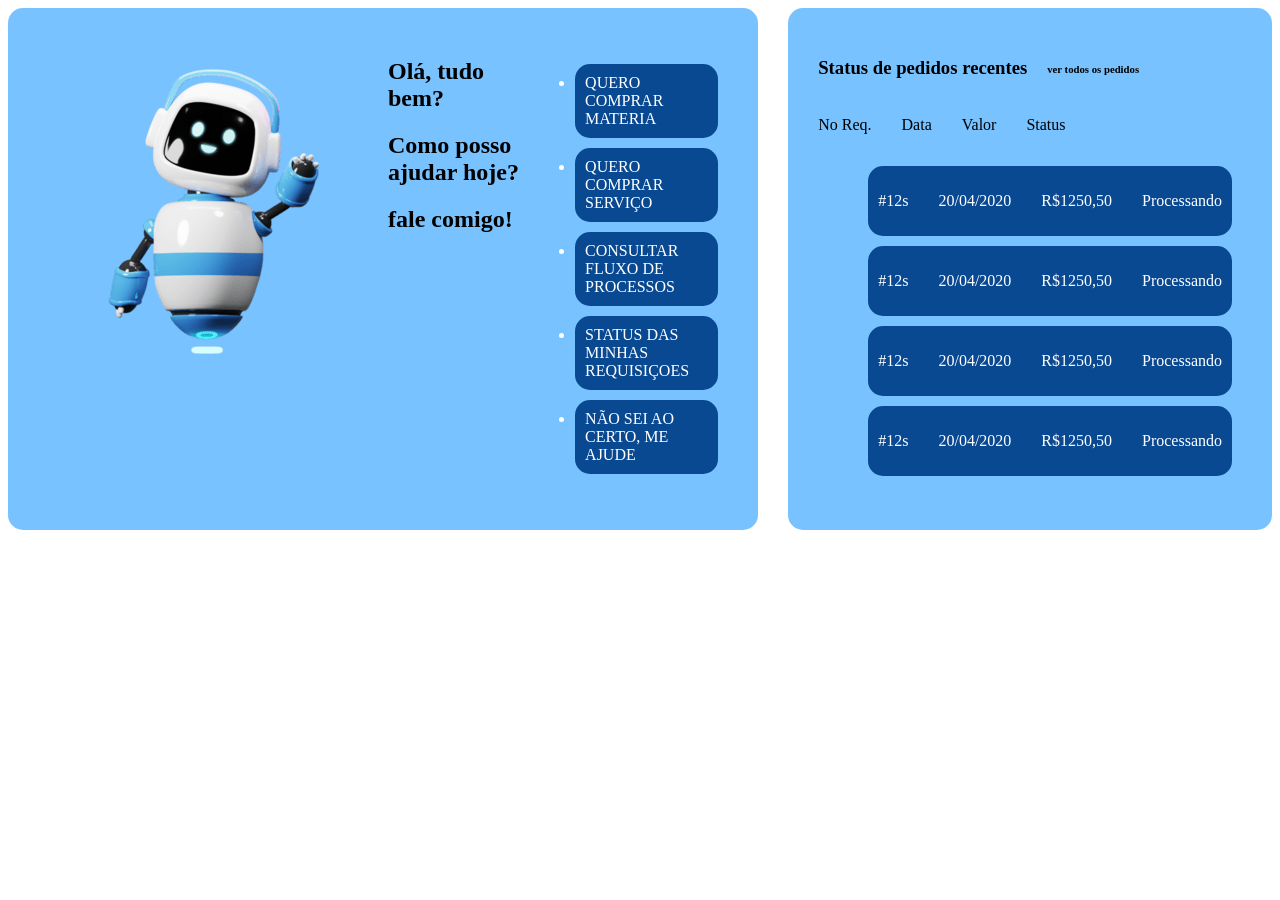
==== index.html @ e1aa9c8e "add - teste" ====
<html lang="en">
<head>
    <meta charset="UTF-8">
    <meta name="viewport" content="width=device-width, initial-scale=1.0">
    <link rel="stylesheet" href="style.css">
    <title>Site SAEP</title>
</head>
<body id="index">

    <main>

        <section id="secaoum">

            <div id="infoum">


                <div id="Robologo">
                    <img src="Assets/images/robologo.png" alt="">
                </div>

                <div id="textoum">
                    <h2>
                        Olá, tudo bem?
                    </h2> <h2>
                        Como posso ajudar hoje?
                    </h2>

                    <h1>fale comigo!</h1>
                </div>

                <ul id="listaum">

                    <li class="tabela">QUERO COMPRAR MATERIA</li>
                    <li class="tabela">QUERO COMPRAR SERVIÇO</li>
                    <li class="tabela">CONSULTAR FLUXO DE PROCESSOS</li>
                    <li class="tabela">STATUS DAS MINHAS REQUISIÇOES</li>
                    <li class="tabela">NÃO SEI AO CERTO, ME AJUDE</li>

                </ul>

            </div>

            <div id="infodois">

                <div id="navsec1">
                    <h3> Status de pedidos recentes</h3>
                    <h6>ver todos os pedidos</h6>
                </div>

                <div id="navsec2">
                    <p>No Req.</p>
                    <p>Data</p>
                    <p>Valor</p>
                    <p>Status</p>
                </div>

                <ul id="listadois">

                    <li class="tabeladois">
                        <p>#12s</p>
                        <p>20/04/2020</p>
                        <p>R$1250,50</p>
                        <p>Processando</p>
                    </li>

                    <li class="tabeladois">
                        <p>#12s</p>
                        <p>20/04/2020</p>
                        <p>R$1250,50</p>
                        <p>Processando</p>
                    </li>

                    <li class="tabeladois">
                        <p>#12s</p>
                        <p>20/04/2020</p>
                        <p>R$1250,50</p>
                        <p>Processando</p>
                    </li>

                    <li class="tabeladois">
                        <p>#12s</p>
                        <p>20/04/2020</p>
                        <p>R$1250,50</p>
                        <p>Processando</p>
                    </li>


                </ul>





            </div>


        </section>














    </main>

</body>
</html>
---- style.css ----
#index{
    background-color: white;
}

/*
================================
        SEÇÃO UM 1/3 
==============================
*/

#secaoum{
        display: flex;
        gap: 30px;
}

#infoum{
    padding: 30px;
    display: flex;
    background-color: rgb(120, 194, 255);
    border: 0px;
    border-radius: 15px;
}

#listaum{
    
}

.tabela{
    color: white;
    background-color: rgb(9, 73, 146);
    border: 0px;
    border-radius: 15px;
    margin: 10px;
    padding: 10px;
}


/*
================================
        SEÇÃO DOIS 2/3 
===============================
*/

#infodois{
    padding: 30px;
    background-color: rgb(120, 194, 255);
    border: 0px;
    border-radius: 15px;

}

#navsec1{
    display: flex;
    gap: 20px;
}

#navsec2{
    display: flex;
    gap: 30px;
}

.tabeladois{
    color: white;
    background-color: rgb(9, 73, 146);
    border: 0px;
    border-radius: 15px;
    margin: 10px;
    padding: 10px;
    display: flex;
    gap: 30px;
}





/*
======================
 parte do fix maneira
======================
*/
#cabecalho{

}
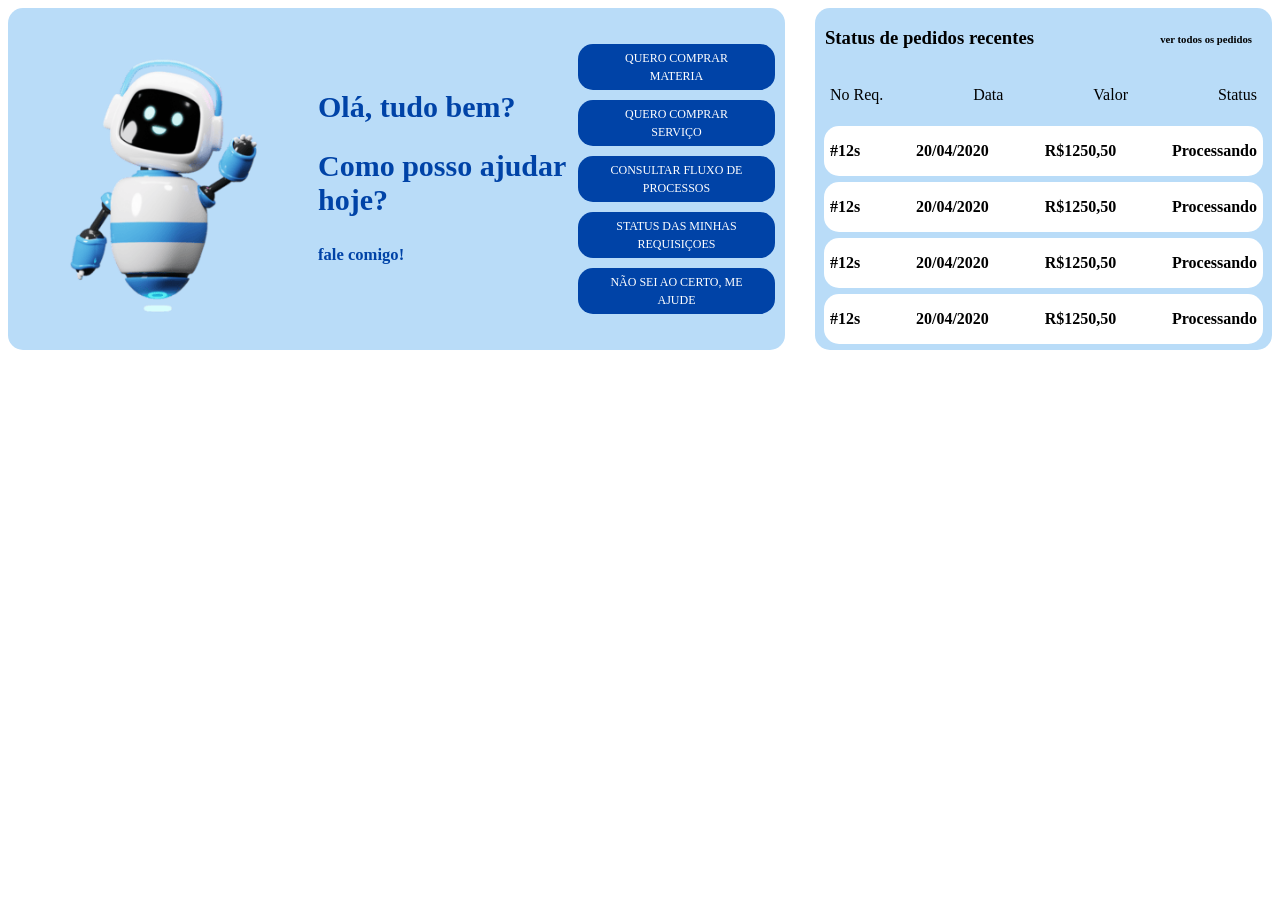
==== commit a64a9b47: "add - partes visuais" ====
--- a/index.html
+++ b/index.html
@@ -13,9 +13,8 @@
 
             <div id="infoum">
 
-
-                <div id="Robologo">
-                    <img src="Assets/images/robologo.png" alt="">
+                <div>
+                    <img id="Robologo" src="Assets/images/robologo.png" alt="">
                 </div>
 
                 <div id="textoum">
@@ -25,7 +24,7 @@
                         Como posso ajudar hoje?
                     </h2>
 
-                    <h1>fale comigo!</h1>
+                    <h5>fale comigo!</h5>
                 </div>
 
                 <ul id="listaum">
--- a/style.css
+++ b/style.css
@@ -13,29 +13,54 @@
 */
 
 #secaoum{
-        display: flex;
-        gap: 30px;
+    display: flex;
+    gap: 30px;
+    flex-wrap: wrap;
+}
+
+#textoum{
+    color: rgb(0, 67, 167);
+    font-size: 20px;
+    margin-left: 0px;
+    margin-right: 0px;
+}
+
+#Robologo{
+    margin-top: 17px;
+    margin-left: 0px;
+    margin-right: 0px;
+    width: 310px;
+    height: 310px;
 }
 
 #infoum{
-    padding: 30px;
     display: flex;
-    background-color: rgb(120, 194, 255);
+    align-items: center;
+    background-color: rgb(185, 220, 248);
     border: 0px;
     border-radius: 15px;
+    font-size: 12px;
+    flex: 1.7;
+    justify-content: space-between;
 }
 
 #listaum{
-    
+    margin: 0px;
+    padding: 0px;
+    list-style: none;
 }
 
 .tabela{
     color: white;
-    background-color: rgb(9, 73, 146);
+    background-color: rgb(0, 67, 167);
     border: 0px;
     border-radius: 15px;
-    margin: 10px;
-    padding: 10px;
+    margin: 10px 10px;
+    padding: 5px;
+    padding-left: 30px;
+    padding-right: 30px;
+    line-height: 1.5;
+    text-align: center;
 }
 
 
@@ -46,34 +71,49 @@
 */
 
 #infodois{
-    padding: 30px;
-    background-color: rgb(120, 194, 255);
+    background-color: rgb(185, 220, 248);
     border: 0px;
     border-radius: 15px;
-
+    flex: 1;
 }
 
 #navsec1{
     display: flex;
     gap: 20px;
+    justify-content: space-between;
+    margin: 0 10px;
+    padding-right: 10px;
+}
+
+#listadois{
+    justify-content: space-between;
+    margin: 3;
+    padding: 0;
+    list-style: none;
 }
 
 #navsec2{
     display: flex;
-    gap: 30px;
+    justify-content: space-between;
+    margin: 0 15px;
+    padding: 0px;
 }
 
 .tabeladois{
-    color: white;
-    background-color: rgb(9, 73, 146);
+    background-color: rgb(255, 255, 255);
     border: 0px;
+    padding: 1px;
     border-radius: 15px;
-    margin: 10px;
-    padding: 10px;
+    color: rgb(0, 0, 0);
     display: flex;
+    justify-content: space-between;
+    text-align: center;
+    align-items: center;
     gap: 30px;
+    margin: 6px;
+    font-weight: bold;
+    padding: 0 6px;
 }
-
 
 
 
@@ -81,9 +121,78 @@
 /*
 ======================
  parte do fix maneira
-======================
+======================   
 */
 #cabecalho{
-
+background-color: rgb(204, 203, 203);
+margin: 0px;
 }
-
+#linha_amarela{
+    background-color: rgb(245, 245, 103);
+    height: 15px;
+}
+#nav_cima{
+    display: flex;
+    gap: 5px;
+    background-color: rgb(204, 203, 203);
+    border: 2px;
+    height: 40px;
+    align-items: center;
+    padding-left: 5px;
+}
+button img{
+    height: 20px;
+    width: 20px;
+}
+button{
+    height: 27px;
+}
+#Redo{
+    transform: scaleX(-1);
+}
+#Calendario_2{
+    transform: rotate(-90deg)
+}
+#Calendario_3{
+    transform: scale(-1);
+}
+#Repositories{
+    display: flex;
+    max-width: 350px;
+    justify-content: space-between;
+    align-items: center;
+    padding-left: 30px;
+}
+#Repositories img{
+    height: 15px;
+    width: 15px;
+}
+#linha_azul{
+    height: 4px;
+    width: 412px;
+    position: fixed; left: 0;
+    background-color: rgb(67, 67, 255);
+}
+#botoes{
+    display: flex;
+    gap: 15px;
+    background-color: rgb(204, 203, 203);
+    border: 2px;
+    height: 40px;
+    max-width: 400px;
+    align-items: center;
+    padding-left: 5px;
+}
+#Tabela_Esquerda{
+    border: 1px solid black;
+   width: 405px;
+}
+#Tabela_Esquerda td{
+    border: 1px solid black;
+}
+#Tabela_Esquerda th{
+    background-color: rgb(204, 203, 203);
+    border: 1px solid black;
+    text-align: left;
+    padding: 2px;
+}
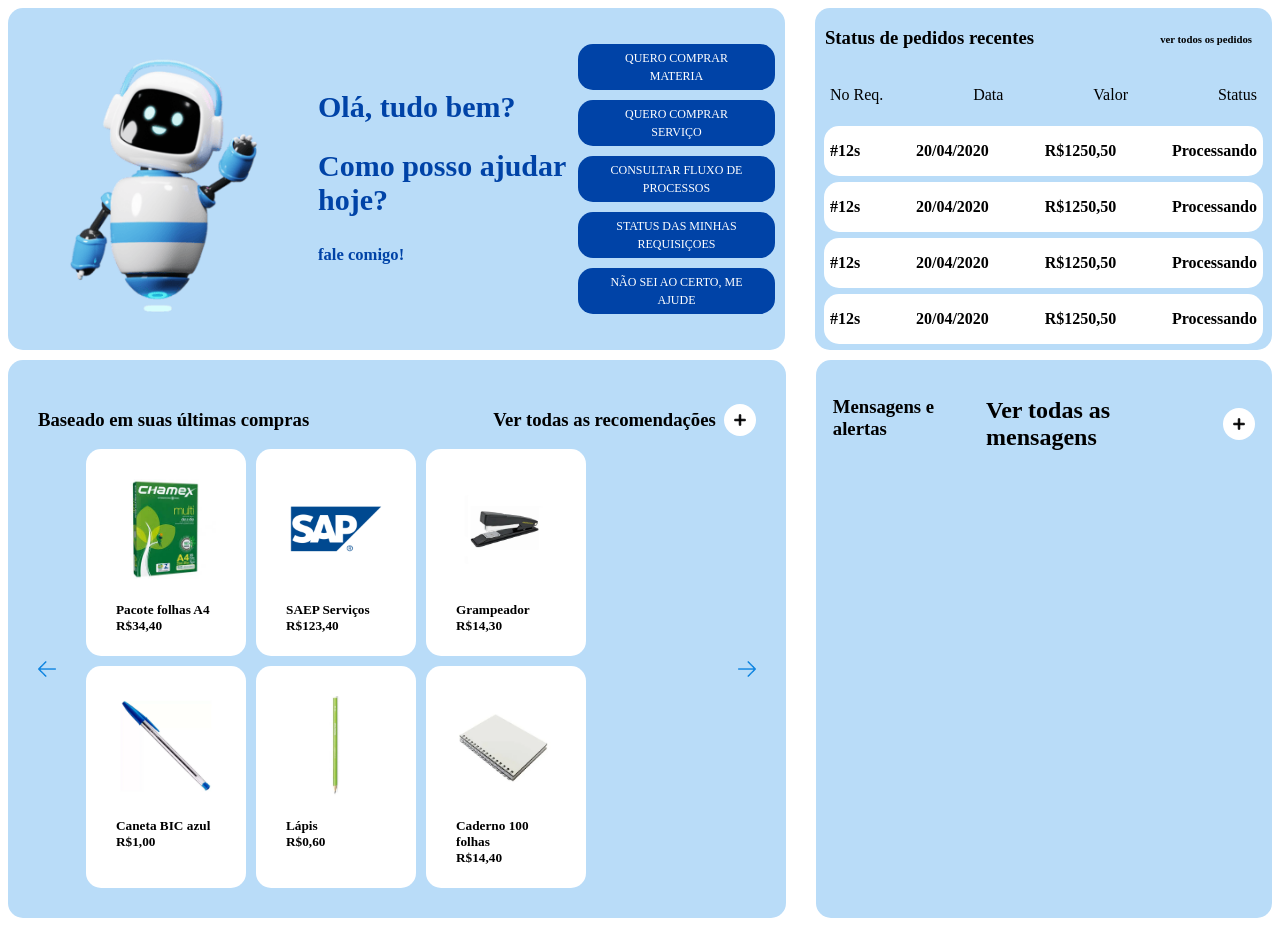
==== commit f8417d10: "add - mais duas partiçoes do trabalho" ====
--- a/index.html
+++ b/index.html
@@ -95,7 +95,80 @@
 
         </section>
 
+        <section id="secaodois">
 
+            <div id="infotres">
+
+                <div id="textocompras">
+                    <h3>Baseado em suas últimas compras</h3>
+                    <div class="divcommais">
+                        <h3>Ver todas as recomendações</h3>
+                        <img class="mais" src="Assets/images/umais.png" alt="">
+                    </div>
+                </div>
+
+                <div id="linhaabaixo">
+
+                    <div class="linhaabaixo">
+                        <img class="img_setase" src="Assets/images/setas_lados.png" alt="">
+                    </div>
+
+                    <div id="produtos">
+                        <div class="fotosprodutos">
+                            <img class="fotoproduto" src="Assets/images/produtos/produto1.png" alt="">
+                            <h5>Pacote folhas A4 <br>R$34,40</h5>
+                        </div>
+                        <div class="fotosprodutos">
+                            <img class="fotoproduto" src="Assets/images/produtos/produto2.png" alt="">
+                            <h5>SAEP Serviços<br>R$123,40</h5>
+                        </div>
+                        <div class="fotosprodutos">
+                            <img class="fotoproduto" src="Assets/images/produtos/produto3.png" alt="">
+                            <h5>Grampeador<br>R$14,30</h5>
+                        </div>
+                        <div class="fotosprodutos">
+                            <img class="fotoproduto" src="Assets/images/produtos/produto4.png" alt="">
+                            <h5>Caneta BIC azul<br>R$1,00</h5>
+                        </div>
+                        <div class="fotosprodutos">
+                            <img class="fotoproduto" src="Assets/images/produtos/produto5.png" alt="">
+                            <h5>Lápis<br>R$0,60</h5>
+                        </div>
+                        <div class="fotosprodutos">
+                            <img class="fotoproduto" src="Assets/images/produtos/produto6.png" alt="">
+                            <h5>Caderno 100 folhas<br>R$14,40</h5>
+                        </div>                                                                                
+                    </div>
+
+                    <div class="linhaabaixo">
+                        <img class="img_setasd" src="Assets/images/setas_lados.png" alt="">
+                    </div>
+
+                </div>
+
+            </div>
+
+            <div id="infoquatro">      
+
+                <div id="partecima">
+                    <h3>Mensagens e alertas</h3>
+
+                    <div class="divcommais">
+                        <h2>Ver todas as mensagens</h2>
+                        <img class="mais" src="Assets/images/umais.png" alt="">
+                    </div>
+
+                </div>
+
+                <main>
+
+
+                </main>
+
+            </div>
+
+
+        </section>
 
 
 
--- a/style.css
+++ b/style.css
@@ -8,7 +8,7 @@
 
 /*
 ================================
-        SEÇÃO UM 1/3 
+        SEÇÃO UM 1/2 
 ==============================
 */
 
@@ -66,7 +66,7 @@
 
 /*
 ================================
-        SEÇÃO DOIS 2/3 
+        SEÇÃO DOIS 1/2 
 ===============================
 */
 
@@ -114,6 +114,115 @@
     font-weight: bold;
     padding: 0 6px;
 }
+
+/*
+================================
+        SEÇÃO tres 1/2 
+===============================
+*/
+
+#secaodois{
+    display: flex;
+    gap: 30px;
+    flex-wrap: wrap;
+}
+
+#infotres{
+    background-color: rgb(185, 220, 248);
+    border: 0px;
+    border-radius: 15px;
+    padding: 30px;
+    margin: 10 0;
+    flex: 1.7;
+    justify-content: space-between;
+}
+
+#produtos{
+    display: flex;
+    gap: 10px;
+    flex-wrap: wrap;
+}
+
+#textocompras{
+    display: flex;
+    justify-content: space-between;
+    flex-wrap: wrap;
+}
+
+.fotosprodutos{
+    background-color: white;
+    width: 100px;
+    border: 0px;
+    border-radius: 15px;
+    padding: 30px;
+    text-align: initial;
+    padding-bottom: 0px;
+}
+
+.fotoproduto{
+    height: 100px;
+    width: 100px;
+}
+
+.divcommais{
+    display: flex;
+    align-items: center;
+    gap: 8px;
+}
+.mais{
+    background-color: white;
+    padding: 10px;
+    width:12px ;
+    height:12px ;
+    border-radius: 150px;
+}
+
+#linhaabaixo{
+    display: flex;
+    align-items: center;
+    gap: 30px;
+}
+
+.img_setasd{
+    height: 18px;
+    width: 18px;
+}
+
+.img_setase{
+    height: 18px;
+    width: 18px;
+    transform: scaleX(-1);
+}
+
+/*
+================================
+        SEÇÃO quatro 2/2 
+===============================
+*/
+
+#infoquatro{
+    background-color: rgb(185, 220, 248);
+    border: 0px;
+    border-radius: 15px;
+    flex: 1;
+    margin: 10 0;
+    padding: 17px;
+}
+
+#partecima{
+    display: flex;
+    justify-content: space-between;
+}
+
+
+
+
+
+
+
+
+
+
 
 
 
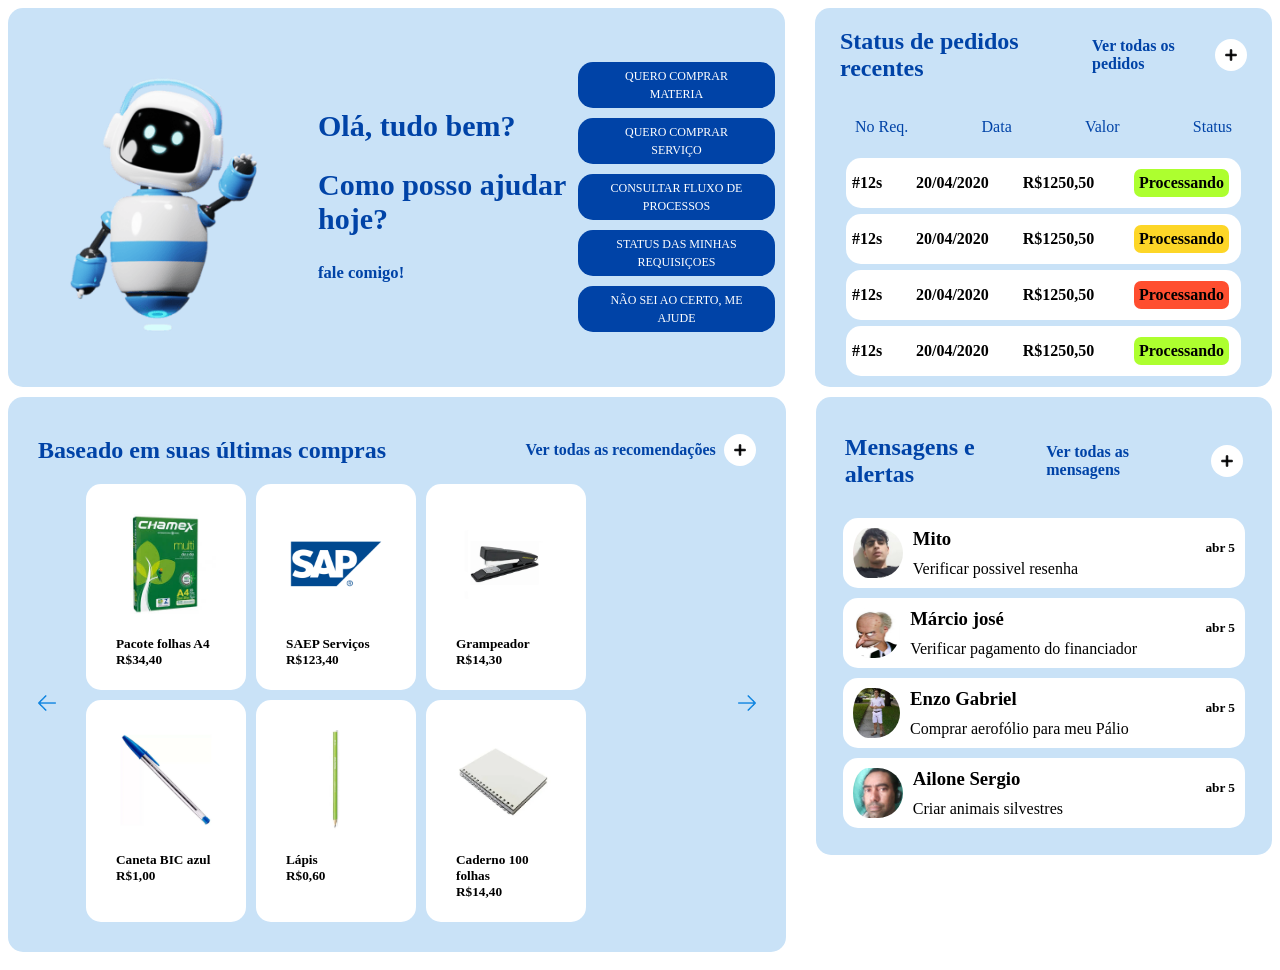
==== commit 14562a2c: "add - terminei mais uma seção e style" ====
--- a/index.html
+++ b/index.html
@@ -42,8 +42,11 @@
             <div id="infodois">
 
                 <div id="navsec1">
-                    <h3> Status de pedidos recentes</h3>
-                    <h6>ver todos os pedidos</h6>
+                    <h2> Status de pedidos recentes</h2>
+                    <div class="divcommais">
+                        <h4>Ver todas os pedidos</h4>
+                        <img class="mais" src="Assets/images/umais.png" alt="">
+                    </div>
                 </div>
 
                 <div id="navsec2">
@@ -59,28 +62,36 @@
                         <p>#12s</p>
                         <p>20/04/2020</p>
                         <p>R$1250,50</p>
-                        <p>Processando</p>
-                    </li>
-
-                    <li class="tabeladois">
-                        <p>#12s</p>
-                        <p>20/04/2020</p>
-                        <p>R$1250,50</p>
-                        <p>Processando</p>
-                    </li>
-
-                    <li class="tabeladois">
-                        <p>#12s</p>
-                        <p>20/04/2020</p>
-                        <p>R$1250,50</p>
-                        <p>Processando</p>
-                    </li>
-
-                    <li class="tabeladois">
-                        <p>#12s</p>
-                        <p>20/04/2020</p>
-                        <p>R$1250,50</p>
-                        <p>Processando</p>
+                        <div class="processo1">
+                            <p>Processando</p>
+                        </div>
+                    </li>
+
+                    <li class="tabeladois">
+                        <p>#12s</p>
+                        <p>20/04/2020</p>
+                        <p>R$1250,50</p>
+                        <div class="processo2">
+                            <p>Processando</p>
+                        </div>
+                    </li>
+
+                    <li class="tabeladois">
+                        <p>#12s</p>
+                        <p>20/04/2020</p>
+                        <p>R$1250,50</p>
+                        <div class="processo3">
+                            <p>Processando</p>
+                        </div>
+                    </li>
+
+                    <li class="tabeladois">
+                        <p>#12s</p>
+                        <p>20/04/2020</p>
+                        <p>R$1250,50</p>
+                        <div class="processo1">
+                            <p>Processando</p>
+                        </div>
                     </li>
 
 
@@ -100,9 +111,9 @@
             <div id="infotres">
 
                 <div id="textocompras">
-                    <h3>Baseado em suas últimas compras</h3>
+                    <h2>Baseado em suas últimas compras</h2>
                     <div class="divcommais">
-                        <h3>Ver todas as recomendações</h3>
+                        <h4>Ver todas as recomendações</h4>
                         <img class="mais" src="Assets/images/umais.png" alt="">
                     </div>
                 </div>
@@ -151,19 +162,70 @@
             <div id="infoquatro">      
 
                 <div id="partecima">
-                    <h3>Mensagens e alertas</h3>
+                    <h2>Mensagens e alertas</h2>
 
                     <div class="divcommais">
-                        <h2>Ver todas as mensagens</h2>
+                        <h4>Ver todas as mensagens</h4>
                         <img class="mais" src="Assets/images/umais.png" alt="">
                     </div>
 
                 </div>
 
-                <main>
-
-
-                </main>
+                <div id="usuarios">
+
+                    <div id="usuario">
+                        <img  class="img_usuario"  src="Assets/images/usuarios/usuario1.png" alt="">
+                        <div class="dividirdata">
+                            <div>
+                                <h3>Mito</h3>
+                                <p>Verificar possivel resenha</p>
+                            </div>
+                            <div>
+                                <h5>abr 5</h5>
+                            </div>
+                        </div>
+                    </div>
+
+                    <div id="usuario">
+                        <img  class="img_usuario"  src="Assets/images/usuarios/usuario2.jpg" alt="">
+                        <div class="dividirdata">
+                            <div>
+                                <h3>Márcio josé</h3>
+                                <p>Verificar pagamento do financiador</p>
+                            </div>
+                            <div>
+                                <h5>abr 5</h5>
+                            </div>
+                        </div>
+                    </div>
+
+                    <div id="usuario">
+                        <img  class="img_usuario"   src="Assets/images/usuarios/usuario3.jpg" alt="">
+                        <div class="dividirdata">
+                            <div>
+                                <h3>Enzo Gabriel</h3>
+                                <p>Comprar aerofólio para meu Pálio</p>
+                            </div>
+                            <div>
+                                <h5>abr 5</h5>
+                            </div>
+                        </div>
+                    </div>
+
+                    <div id="usuario">
+                        <img  class="img_usuario"  src="Assets/images/usuarios/usuario4.jpg" alt="">
+                        <div class="dividirdata">
+                            <div>
+                                <h3>Ailone Sergio</h3>
+                                <p>Criar animais silvestres</p>
+                            </div>
+                            <div>
+                                <h5>abr 5</h5>
+                            </div>
+                        </div>
+                    </div>
+
+                </div>
 
             </div>
 
--- a/style.css
+++ b/style.css
@@ -4,6 +4,7 @@
 
 #index{
     background-color: white;
+    font-family: sogo;
 }
 
 /*
@@ -36,7 +37,7 @@
 #infoum{
     display: flex;
     align-items: center;
-    background-color: rgb(185, 220, 248);
+    background-color: rgb(201, 226, 247);
     border: 0px;
     border-radius: 15px;
     font-size: 12px;
@@ -71,32 +72,37 @@
 */
 
 #infodois{
-    background-color: rgb(185, 220, 248);
+    background-color: rgb(201, 226, 247);
     border: 0px;
     border-radius: 15px;
     flex: 1;
+    height: 100%;
 }
 
 #navsec1{
     display: flex;
     gap: 20px;
     justify-content: space-between;
-    margin: 0 10px;
+    margin: 0 25px;
     padding-right: 10px;
+    margin-right: 15px;
+    color: rgb(0, 67, 167);
 }
 
 #listadois{
     justify-content: space-between;
-    margin: 3;
     padding: 0;
     list-style: none;
+    margin: 0 25px;
+    padding-bottom: 5px;
 }
 
 #navsec2{
     display: flex;
     justify-content: space-between;
-    margin: 0 15px;
+    margin: 0 40px;
     padding: 0px;
+    color: rgb(0, 67, 167);
 }
 
 .tabeladois{
@@ -115,6 +121,35 @@
     padding: 0 6px;
 }
 
+.processo1{
+    background-color: greenyellow;
+    border-radius: 7px;
+    margin: 6px;
+    p {
+        margin: 5px;
+    }
+}
+
+.processo2{
+    background-color: rgb(253, 214, 39);
+    border-radius: 7px;
+    margin: 6px;
+    p {
+        margin: 5px;
+    }
+}
+
+.processo3{
+    background-color: rgb(255, 78, 47);
+    border-radius: 7px;
+    margin: 6px;
+    p {
+        margin: 5px;
+    }
+}
+
+
+
 /*
 ================================
         SEÇÃO tres 1/2 
@@ -128,10 +163,11 @@
 }
 
 #infotres{
-    background-color: rgb(185, 220, 248);
+    background-color: rgb(201, 226, 247);
     border: 0px;
     border-radius: 15px;
     padding: 30px;
+    padding-top: 20px;
     margin: 10 0;
     flex: 1.7;
     justify-content: space-between;
@@ -147,6 +183,8 @@
     display: flex;
     justify-content: space-between;
     flex-wrap: wrap;
+    margin-top: 0px;
+    color: rgb(0, 67, 167);
 }
 
 .fotosprodutos{
@@ -201,28 +239,52 @@
 */
 
 #infoquatro{
-    background-color: rgb(185, 220, 248);
+    background-color: rgb(201, 226, 247);
     border: 0px;
     border-radius: 15px;
     flex: 1;
     margin: 10 0;
     padding: 17px;
+    height: 100%;
 }
 
 #partecima{
-    display: flex;
-    justify-content: space-between;
-}
-
-
-
-
-
-
-
-
-
-
+    color: rgb(0, 67, 167);
+    display: flex;
+    justify-content: space-between;
+    margin: 0 12;
+}
+
+#usuario{
+    background-color: white;
+    display: flex;
+    align-items: center;
+    gap: 10px;
+    margin: 10px;
+    border-radius: 15px;
+}
+
+.img_usuario{
+    height: 50px;
+    width: 50px;
+    border-radius: 100px;
+    padding-left: 10px;
+}
+
+#usuario h3{
+    margin: 10 0;
+}
+
+#usuario p{
+    margin: 10 0;
+}
+
+.dividirdata{
+    display: flex;
+    justify-content: space-between;
+    width: 100%;
+    padding-right: 10px;
+}
 
 
 
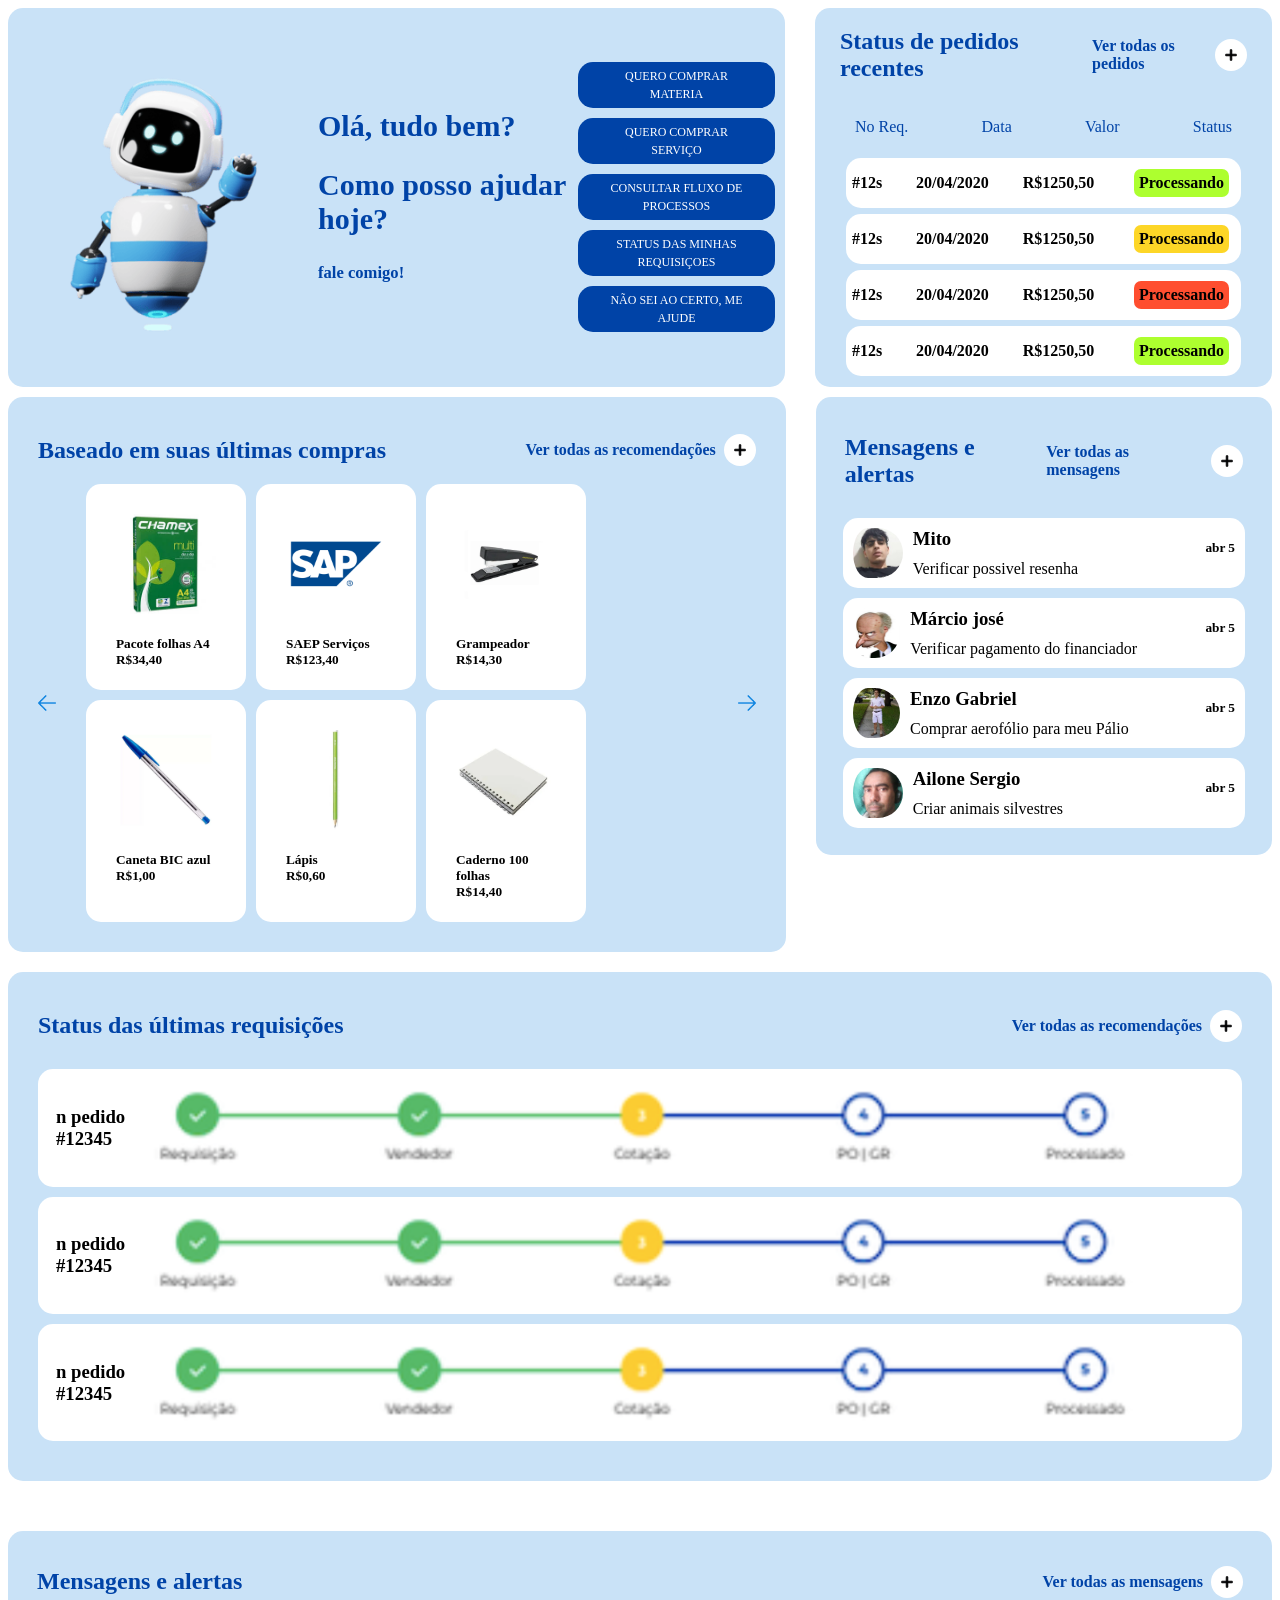
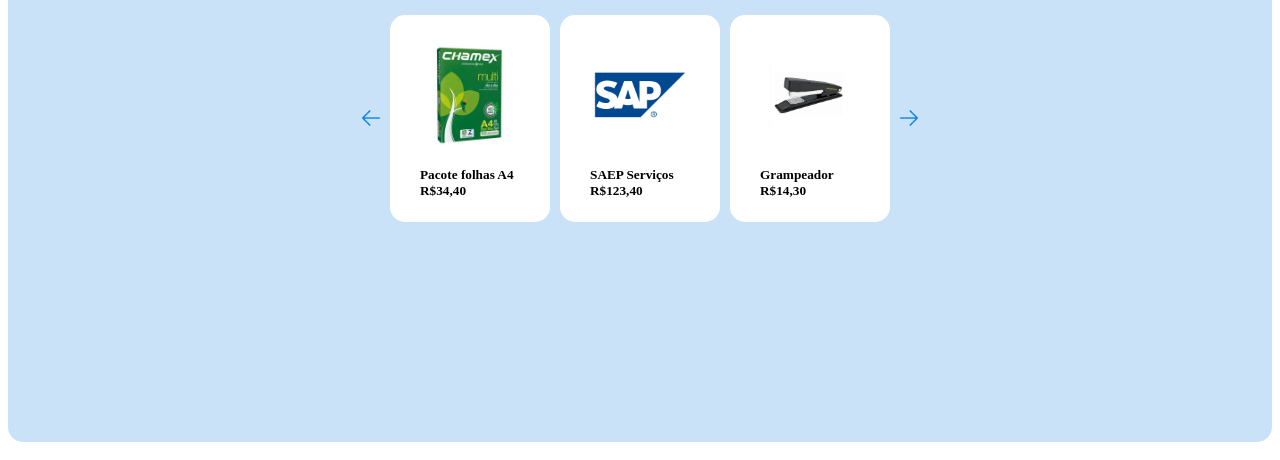
==== commit ac00a755: "add - ultima secao" ====
--- a/index.html
+++ b/index.html
@@ -232,7 +232,95 @@
 
         </section>
 
-
+        <section id="secaotres">
+
+            <div id="infocinco">
+
+                <div id="textocompras">
+                    <h2>Status das últimas requisições</h2>
+                    <div class="divcommais">
+                        <h4>Ver todas as recomendações</h4>
+                        <img class="mais" src="Assets/images/umais.png" alt="">
+                    </div>
+                </div>
+
+                <div>
+                    <div class="partedoidera">
+                        <div class="textopedido">
+                            <h3>n pedido #12345</h3>
+                        </div>
+
+                        <div>
+                             <img class="img_captura" src="Assets/images/Capturar.PNG" alt="">
+                        </div>
+                    </div>
+
+                    <div class="partedoidera">
+                        <div class="textopedido">
+                            <h3>n pedido #12345</h3>
+                        </div>
+
+                        <div>
+                             <img class="img_captura" src="Assets/images/Capturar.PNG" alt="">
+                        </div>
+                    </div>
+
+                    <div class="partedoidera">
+                        <div class="textopedido">
+                            <h3>n pedido #12345</h3>
+                        </div>
+
+                        <div>
+                            <img class="img_captura" src="Assets/images/Capturar.PNG" alt="">
+                        </div>
+                    </div>
+
+
+                </div>
+
+            </div>
+
+            <div id="infoseis">
+
+                <div id="partecima">
+                    <h2>Mensagens e alertas</h2>
+
+                    <div class="divcommais">
+                        <h4>Ver todas as mensagens</h4>
+                        <img class="mais" src="Assets/images/umais.png" alt="">
+                    </div>
+                </div>
+
+                <div id="pedidosloucos">
+                    <div class="linhaabaixo">
+                        <img class="img_setase" src="Assets/images/setas_lados.png" alt="">
+                    </div>
+
+                    <div id="produtos2">
+                        <div class="fotosprodutos">
+                            <img class="fotoproduto" src="Assets/images/produtos/produto1.png" alt="">
+                            <h5>Pacote folhas A4 <br>R$34,40</h5>
+                        </div>
+                        <div class="fotosprodutos">
+                            <img class="fotoproduto" src="Assets/images/produtos/produto2.png" alt="">
+                            <h5>SAEP Serviços<br>R$123,40</h5>
+                        </div>
+                        <div class="fotosprodutos">
+                            <img class="fotoproduto" src="Assets/images/produtos/produto3.png" alt="">
+                            <h5>Grampeador<br>R$14,30</h5>
+                        </div>
+                    </div>
+
+                    <div class="linhaabaixo">
+                        <img class="img_setasd" src="Assets/images/setas_lados.png" alt="">
+                    </div>
+                </div>
+
+
+
+            </div>
+
+        </section>
 
 
 
--- a/style.css
+++ b/style.css
@@ -286,6 +286,77 @@
     padding-right: 10px;
 }
 
+/*
+================================
+        SEÇÃO cinco 1/2 
+===============================
+*/
+#secaotres{
+    display: flex;
+    gap: 30px;
+    flex-wrap: wrap;
+}
+
+
+#infocinco{
+    background-color: rgb(201, 226, 247);
+    border: 0px;
+    border-radius: 15px;
+    padding: 30px;
+    padding-top: 20px;
+    margin: 10 0;
+    flex: 1.7;
+    justify-content: space-between;
+}
+
+.partedoidera{
+    background-color: white;
+    display: flex;
+    margin: 10 0;
+    align-items: center;
+    border-radius: 15px;
+}
+
+.textopedido{
+    width: 70px;
+    margin: 18px;
+}
+
+.img_captura{
+    max-width: 1000px;
+}
+
+/*
+================================
+        SEÇÃO cinco 1/2 
+===============================
+*/
+
+#infoseis{
+    background-color: rgb(201, 226, 247);
+    border: 0px;
+    border-radius: 15px;
+    flex: 1;
+    margin: 10 0;
+    padding: 17px;
+    height: 100%;
+    padding-bottom: 220px;
+}
+
+#produtos2{
+    display: flex;
+    gap: 10px;
+    flex-wrap: wrap;
+}
+
+#pedidosloucos{
+    display: flex;
+    flex-wrap: wrap;
+    justify-content: center;
+    align-items: center;
+    gap: 10px;
+}
+
 
 
 
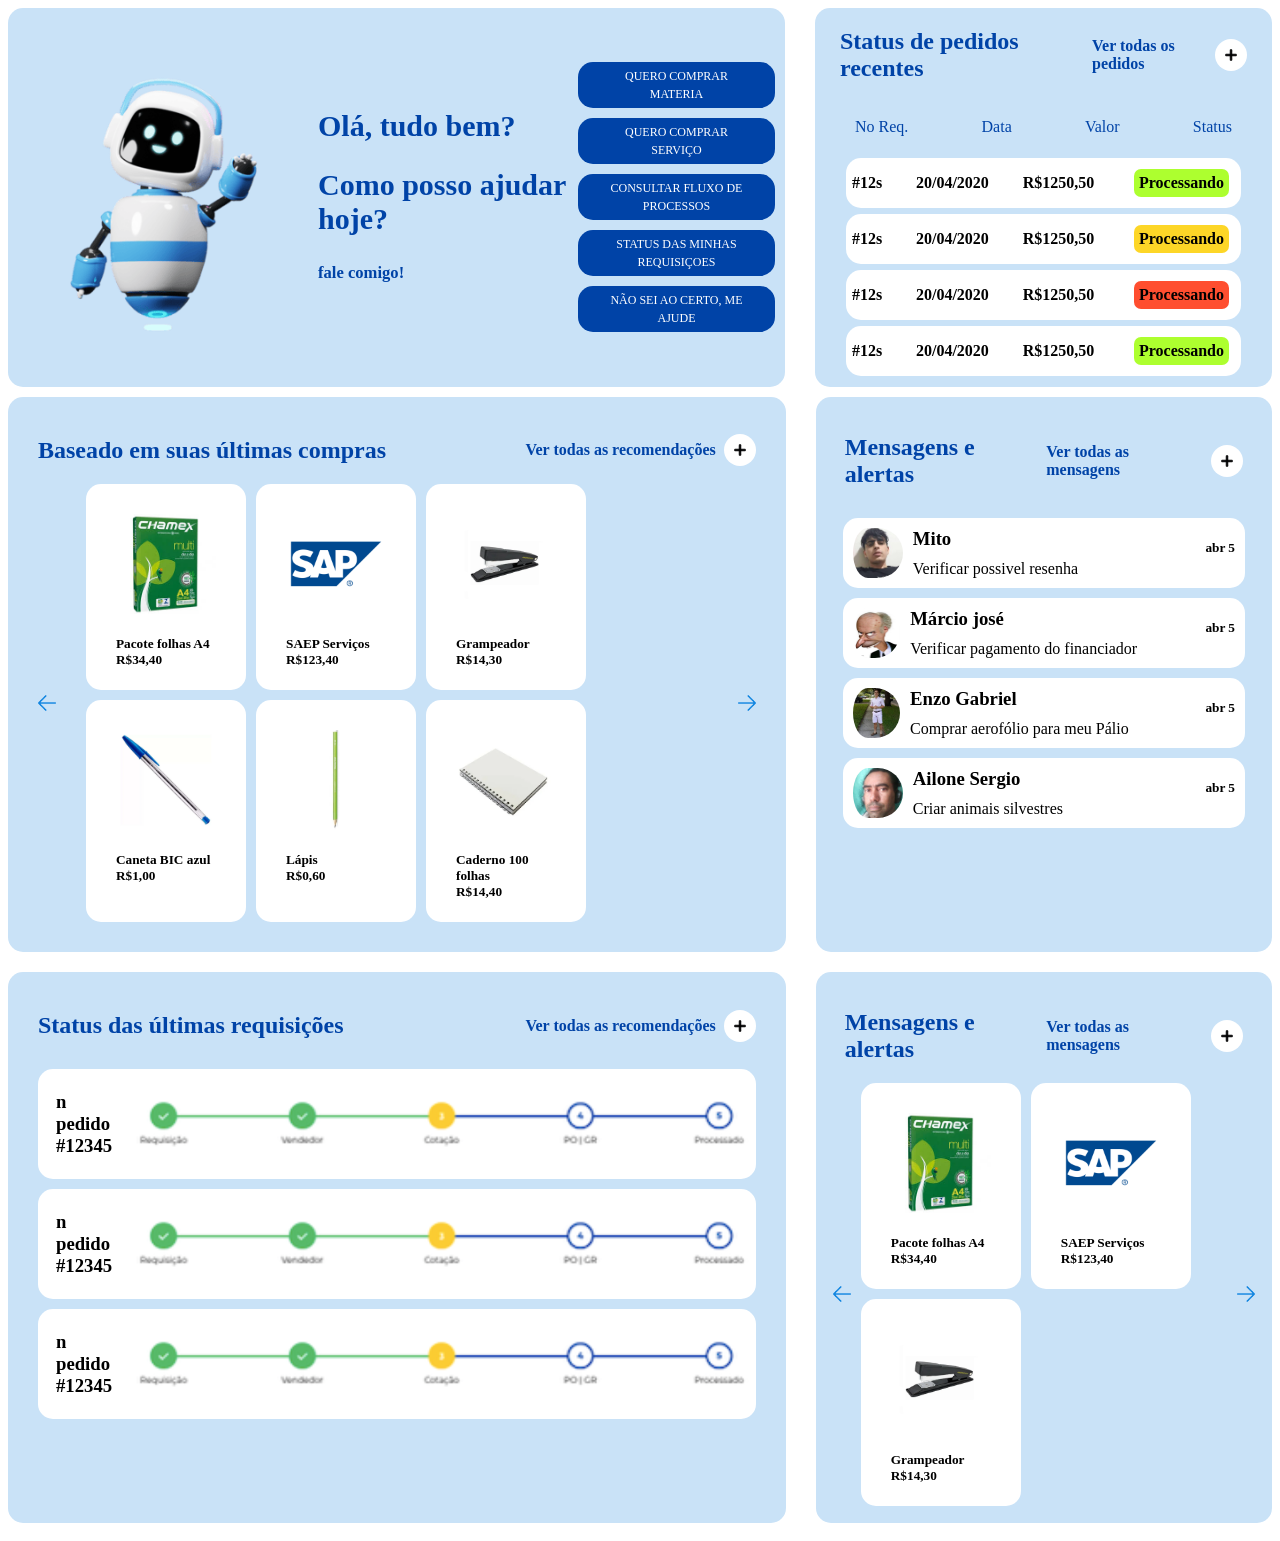
==== commit 47653dc9: "ADD - fim site 2" ====
--- a/index.html
+++ b/index.html
@@ -93,14 +93,7 @@
                             <p>Processando</p>
                         </div>
                     </li>
-
-
                 </ul>
-
-
-
-
-
             </div>
 
 
--- a/style.css
+++ b/style.css
@@ -246,6 +246,8 @@
     margin: 10 0;
     padding: 17px;
     height: 100%;
+    height: auto;
+    display: block;
 }
 
 #partecima{
@@ -315,6 +317,7 @@
     margin: 10 0;
     align-items: center;
     border-radius: 15px;
+    max-height: 110px;
 }
 
 .textopedido{
@@ -323,7 +326,9 @@
 }
 
 .img_captura{
-    max-width: 1000px;
+    max-width: 100%;
+    height: auto;
+    display: block;
 }
 
 /*
@@ -340,21 +345,22 @@
     margin: 10 0;
     padding: 17px;
     height: 100%;
-    padding-bottom: 220px;
+    height: auto;
+    display: block;
 }
 
 #produtos2{
     display: flex;
     gap: 10px;
     flex-wrap: wrap;
+    align-items: center;
 }
 
 #pedidosloucos{
     display: flex;
-    flex-wrap: wrap;
     justify-content: center;
-    align-items: center;
     gap: 10px;
+    align-items: center;
 }
 
 
@@ -366,8 +372,8 @@
 ======================   
 */
 #cabecalho{
-background-color: rgb(204, 203, 203);
-margin: 0px;
+    background-color: rgb(204, 203, 203);
+    margin: 0px;
 }
 #linha_amarela{
     background-color: rgb(245, 245, 103);
@@ -437,4 +443,31 @@
     border: 1px solid black;
     text-align: left;
     padding: 2px;
+}
+#Overview{
+    padding-left: 450px;
+    position: fixed; top: 230px;
+    display: flex;
+    justify-content: space-between;
+    gap: 20px;
+}
+#Overview button{
+    border-radius: 50%;
+    border-color: black;
+    margin-top: 20px;
+    margin-right: 20px;
+}
+#Overview div img{
+    height: 15px;
+    width: 15px;
+    position: fixed; right: 10px; top: 250px;
+}
+#linha_azul2{
+    height: 4px;
+    width: 912px;
+    background-color: rgb(67, 67, 255);
+    position: fixed; right: 0; top: 270px;
+}
+#botoes2{
+    
 }
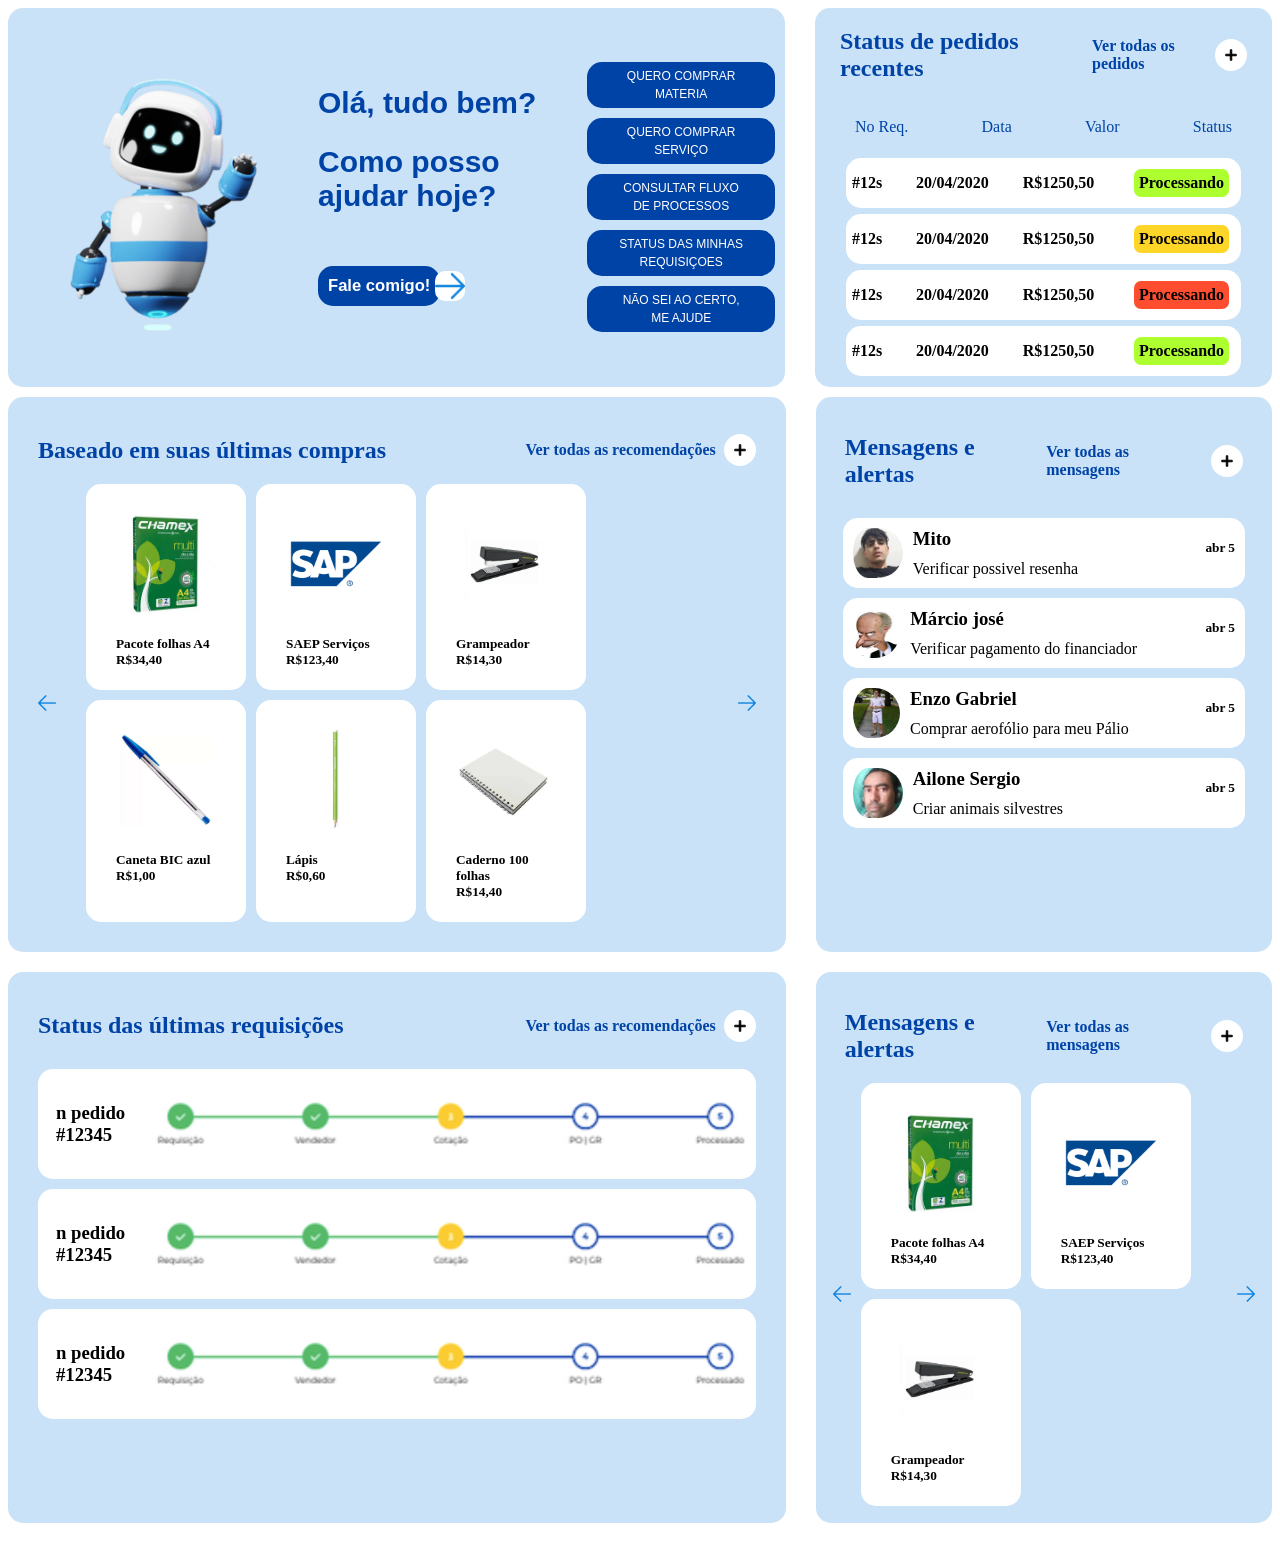
==== commit 4ca4e43c: "add - fim final" ====
--- a/index.html
+++ b/index.html
@@ -23,8 +23,12 @@
                     </h2> <h2>
                         Como posso ajudar hoje?
                     </h2>
-
-                    <h5>fale comigo!</h5>
+                    <div id="duplatextoseta">
+                    <h5>Fale comigo!</h5>
+                        <div class="setas_acaos">
+                            <img class="seta_acao" src="Assets/images/setas_lados.png" alt="">
+                        </div>
+                    </div>
                 </div>
 
                 <ul id="listaum">
--- a/style.css
+++ b/style.css
@@ -24,6 +24,29 @@
     font-size: 20px;
     margin-left: 0px;
     margin-right: 0px;
+    h5{
+        background-color: rgb(0, 67, 167);
+        padding: 10px;
+        border-radius: 15px;
+        color: white;
+        max-width: 110px;
+        text-align: center;
+    }
+    .setas_acaos{
+        background-color: white;
+        border-radius: 10px;
+        transform: translateX(-5px);
+    }
+}
+
+.seta_acao{
+    height: 30px;
+    width: 30px;
+}
+
+#duplatextoseta{
+    display: flex;
+    align-items: center;
 }
 
 #Robologo{
@@ -43,6 +66,7 @@
     font-size: 12px;
     flex: 1.7;
     justify-content: space-between;
+    font-family: 'Segoe UI', Tahoma, Geneva, Verdana, sans-serif;
 }
 
 #listaum{
@@ -321,7 +345,7 @@
 }
 
 .textopedido{
-    width: 70px;
+    max-width: 80px;
     margin: 18px;
 }
 
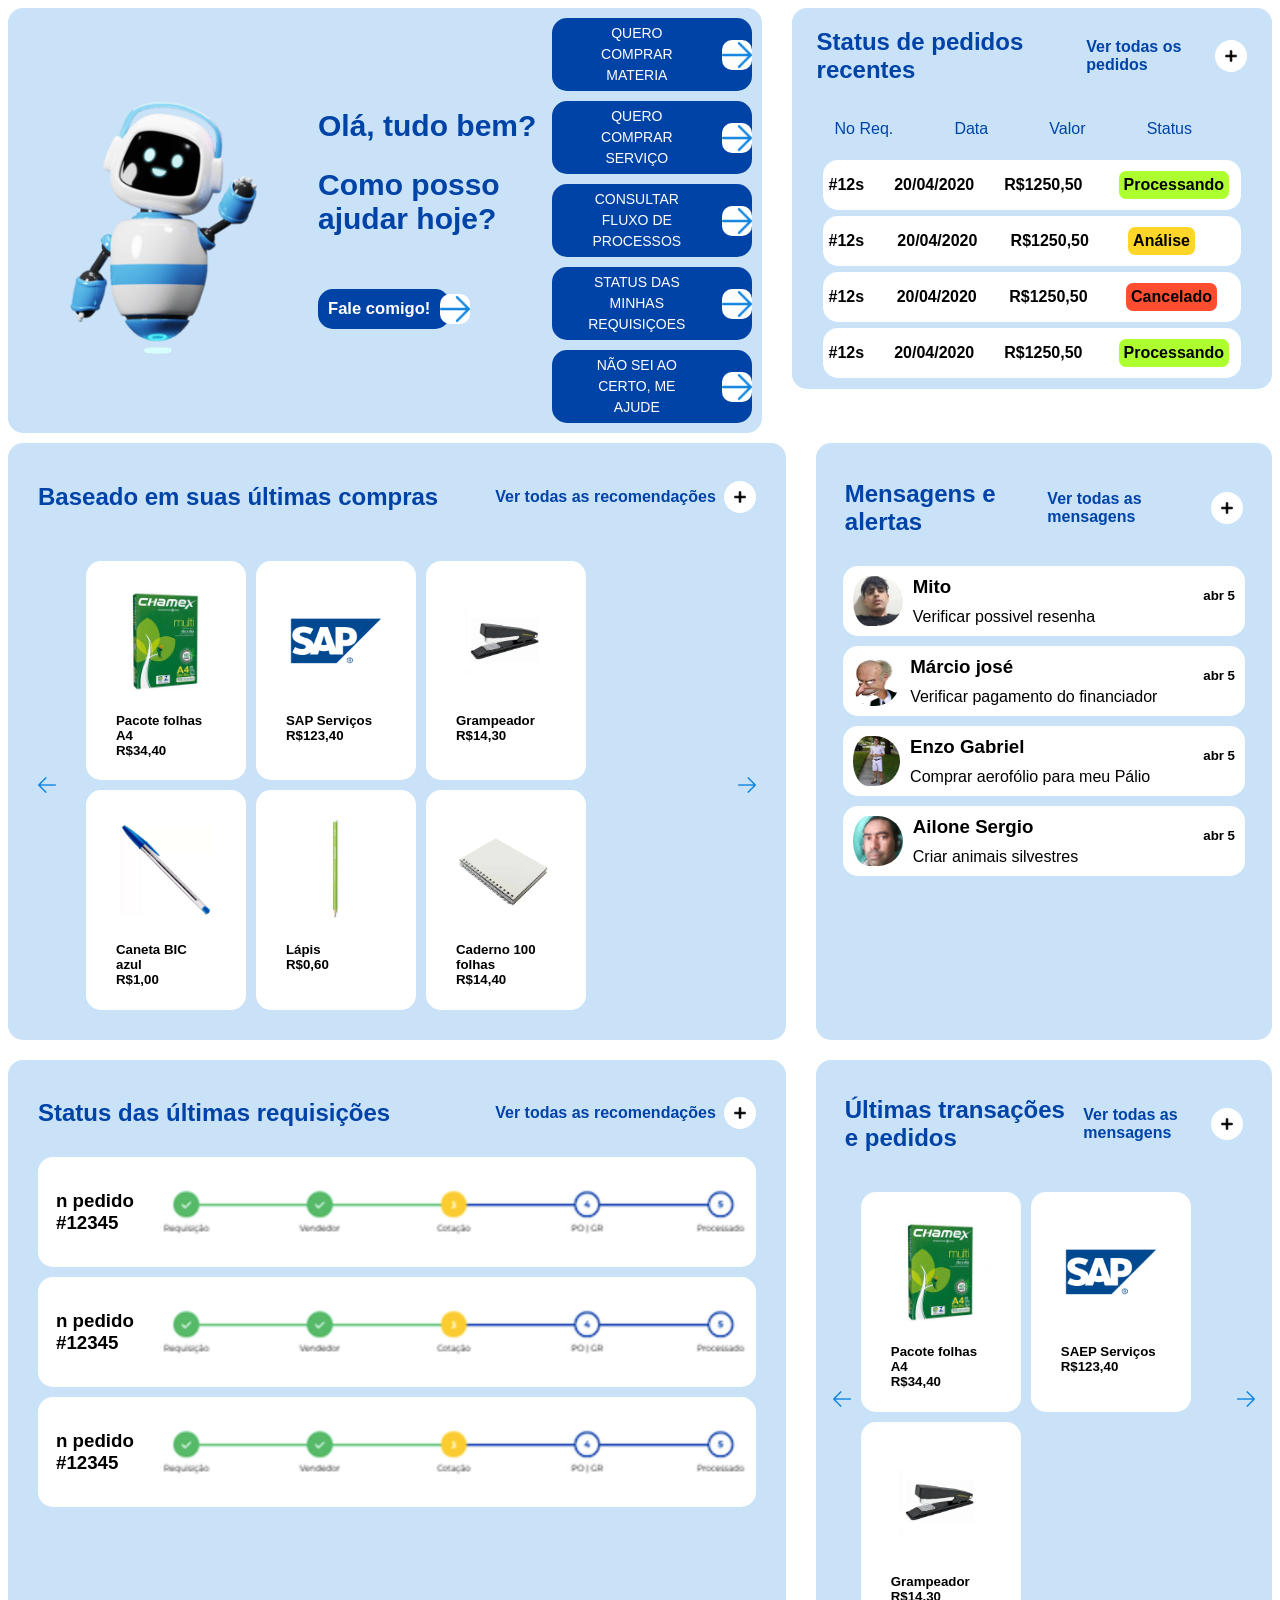
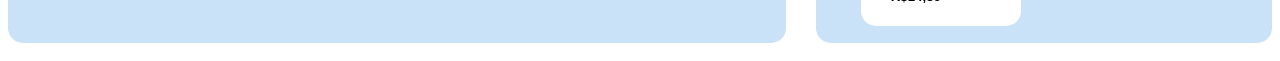
==== commit aa8b6545: "add - efeitos visuais" ====
--- a/index.html
+++ b/index.html
@@ -3,7 +3,7 @@
     <meta charset="UTF-8">
     <meta name="viewport" content="width=device-width, initial-scale=1.0">
     <link rel="stylesheet" href="style.css">
-    <title>Site SAEP</title>
+    <title>Site SAP</title>
 </head>
 <body id="index">
 
@@ -33,17 +33,38 @@
 
                 <ul id="listaum">
 
-                    <li class="tabela">QUERO COMPRAR MATERIA</li>
-                    <li class="tabela">QUERO COMPRAR SERVIÇO</li>
-                    <li class="tabela">CONSULTAR FLUXO DE PROCESSOS</li>
-                    <li class="tabela">STATUS DAS MINHAS REQUISIÇOES</li>
-                    <li class="tabela">NÃO SEI AO CERTO, ME AJUDE</li>
+                    <li class="tabela">QUERO COMPRAR MATERIA
+                        <div class="setas_acaos">
+                            <img class="seta_acao" src="Assets/images/setas_lados.png" alt="">
+                        </div>
+                    </li>
+                    <li class="tabela">QUERO COMPRAR SERVIÇO
+                        <div class="setas_acaos">
+                            <img class="seta_acao" src="Assets/images/setas_lados.png" alt="">
+                        </div>
+                    </li>
+                    <li class="tabela">CONSULTAR FLUXO DE PROCESSOS
+                        <div class="setas_acaos">
+                            <img class="seta_acao" src="Assets/images/setas_lados.png" alt="">
+                        </div>
+                    </li>
+                    <li class="tabela">STATUS DAS MINHAS REQUISIÇOES
+                        <div class="setas_acaos">
+                            <img class="seta_acao" src="Assets/images/setas_lados.png" alt="">
+                        </div>
+                    </li>
+                    <li class="tabela">NÃO SEI AO CERTO, ME AJUDE
+                        <div class="setas_acaos">
+                            <img class="seta_acao" src="Assets/images/setas_lados.png" alt="">
+                        </div>
+                    </li>
 
                 </ul>
 
             </div>
 
             <div id="infodois">
+
 
                 <div id="navsec1">
                     <h2> Status de pedidos recentes</h2>
@@ -76,7 +97,7 @@
                         <p>20/04/2020</p>
                         <p>R$1250,50</p>
                         <div class="processo2">
-                            <p>Processando</p>
+                            <p>Análise</p>
                         </div>
                     </li>
 
@@ -85,7 +106,7 @@
                         <p>20/04/2020</p>
                         <p>R$1250,50</p>
                         <div class="processo3">
-                            <p>Processando</p>
+                            <p>Cancelado</p>
                         </div>
                     </li>
 
@@ -100,7 +121,6 @@
                 </ul>
             </div>
 
-
         </section>
 
         <section id="secaodois">
@@ -128,7 +148,7 @@
                         </div>
                         <div class="fotosprodutos">
                             <img class="fotoproduto" src="Assets/images/produtos/produto2.png" alt="">
-                            <h5>SAEP Serviços<br>R$123,40</h5>
+                            <h5>SAP Serviços<br>R$123,40</h5>
                         </div>
                         <div class="fotosprodutos">
                             <img class="fotoproduto" src="Assets/images/produtos/produto3.png" alt="">
@@ -156,6 +176,7 @@
 
             </div>
 
+
             <div id="infoquatro">      
 
                 <div id="partecima">
@@ -225,7 +246,6 @@
                 </div>
 
             </div>
-
 
         </section>
 
@@ -280,7 +300,7 @@
             <div id="infoseis">
 
                 <div id="partecima">
-                    <h2>Mensagens e alertas</h2>
+                    <h2>Últimas transações e pedidos</h2>
 
                     <div class="divcommais">
                         <h4>Ver todas as mensagens</h4>
@@ -313,20 +333,9 @@
                     </div>
                 </div>
 
-
-
             </div>
 
         </section>
-
-
-
-
-
-
-
-
-
 
     </main>
 
--- a/style.css
+++ b/style.css
@@ -5,6 +5,7 @@
 #index{
     background-color: white;
     font-family: sogo;
+    font-family: 'Segoe UI', Tahoma, Geneva, Verdana, sans-serif;
 }
 
 /*
@@ -27,15 +28,16 @@
     h5{
         background-color: rgb(0, 67, 167);
         padding: 10px;
+        padding-right: 20px;
         border-radius: 15px;
         color: white;
         max-width: 110px;
         text-align: center;
     }
-    .setas_acaos{
+        .setas_acaos{
         background-color: white;
         border-radius: 10px;
-        transform: translateX(-5px);
+        transform: translateX(-10px);
     }
 }
 
@@ -83,9 +85,18 @@
     margin: 10px 10px;
     padding: 5px;
     padding-left: 30px;
-    padding-right: 30px;
+    padding-right: 0px;
     line-height: 1.5;
     text-align: center;
+    align-items: center;
+    display: flex;
+    justify-content: space-between;
+    gap: 30px;
+    font-size: 14px;
+        .setas_acaos{
+        background-color: white;
+        border-radius: 10px;
+    }
 }
 
 
@@ -123,10 +134,11 @@
 
 #navsec2{
     display: flex;
-    justify-content: space-between;
-    margin: 0 40px;
-    padding: 0px;
     color: rgb(0, 67, 167);
+    margin: 0 43;
+    margin-right: 80;
+    justify-content: center;
+    justify-content: space-between;
 }
 
 .tabeladois{
@@ -158,6 +170,7 @@
     background-color: rgb(253, 214, 39);
     border-radius: 7px;
     margin: 6px;
+    margin-right: 40px;
     p {
         margin: 5px;
     }
@@ -167,6 +180,7 @@
     background-color: rgb(255, 78, 47);
     border-radius: 7px;
     margin: 6px;
+    margin-right: 18px;
     p {
         margin: 5px;
     }
@@ -243,6 +257,8 @@
     display: flex;
     align-items: center;
     gap: 30px;
+    margin-top: 30px;
+    justify-content: center;
 }
 
 .img_setasd{
@@ -374,10 +390,11 @@
 }
 
 #produtos2{
+    margin-top: 20px;
     display: flex;
     gap: 10px;
     flex-wrap: wrap;
-    align-items: center;
+
 }
 
 #pedidosloucos{
@@ -493,5 +510,28 @@
     position: fixed; right: 0; top: 270px;
 }
 #botoes2{
-    
+    display: flex;
+    position: fixed; top: 300px; right: 444px;
+    gap: 10px;
+}
+#botoes_direita{
+    position: fixed; right: 0px;
+}
+#Tabela_Baixo{
+    border: 1px solid black;
+   width: 405px;
+   position: fixed; right:0px; top: 340px;
+   width: 915px;
+}
+#Tabela_Baixo td{
+    border: 1px solid black;
+}
+#Tabela_Baixo td img{
+    height: 20px;
+}
+#Tabela_Baixo th{
+    background-color: rgb(204, 203, 203);
+    border: 1px solid black;
+    text-align: left;
+    padding: 2px;
 }
